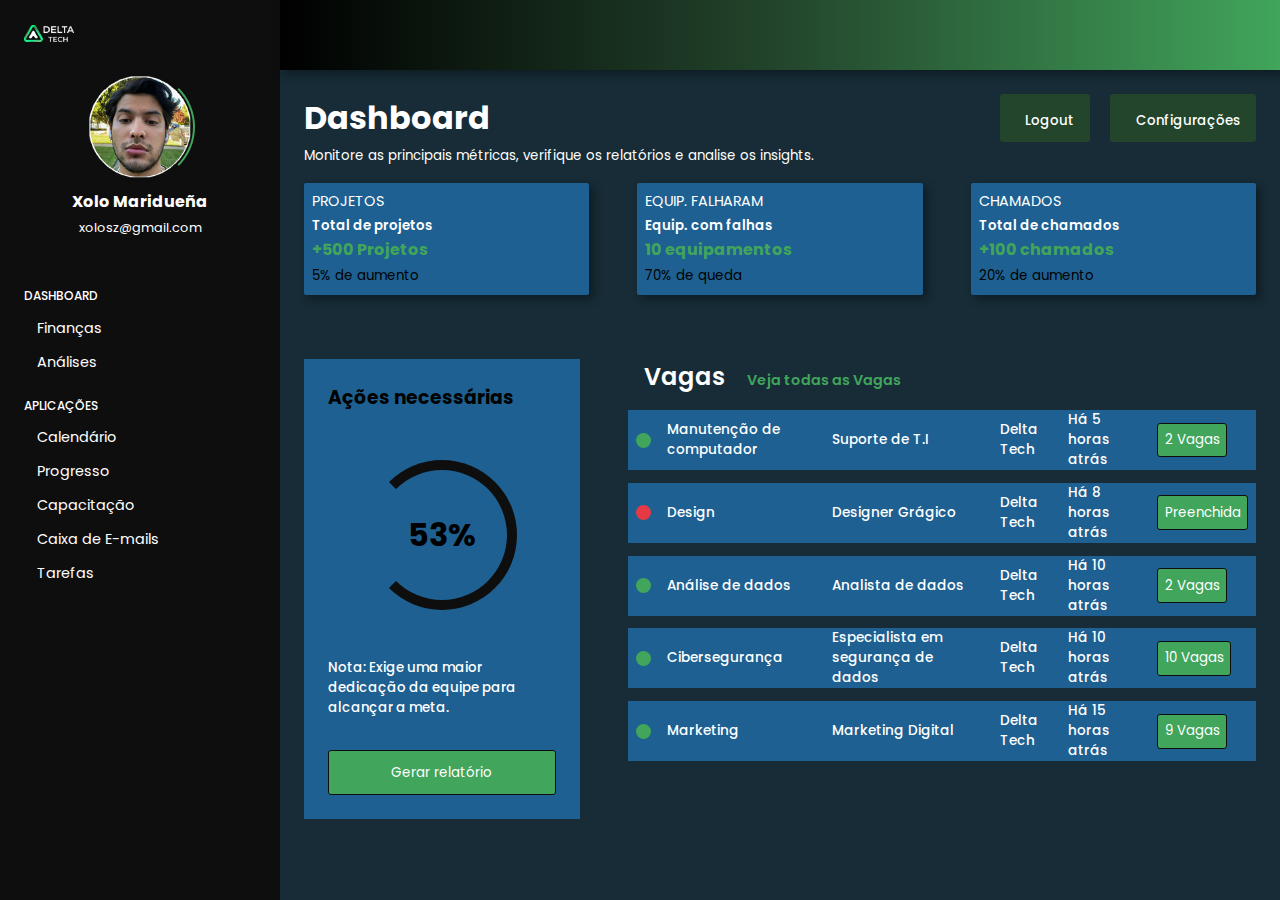
==== index.html @ 183b0a46 "correct names" ====
<!DOCTYPE html>
<html lang="pt-BR">
<head>
    <meta charset="UTF-8">
    <meta http-equiv="X-UA-Compatible" content="IE=edge">
    <meta name="viewport" content="width=device-width, initial-scale=1.0">
    <link rel="stylesheet" href="https://maxst.icons8.com/vue-static/landings/line-awesome/line-awesome/1.3.0/css/line-awesome.min.css">
    <link rel="stylesheet" href="dashboard.css">
    <title>Dashboard - Xolo Maridueña</title>
</head>
<body>

    <input type="checkbox" name="" id="sidebar-toggle">

    <div class="sidebar">
        <div class="sidebar-brand">
            <div class="brand-flex">
                <img src="LOGO.png" width="50px">

                <div class="brand-icons">
                    <span class="las la-bell"></span>
                    <span class="las la-user-circle"></span>
                </div>
            </div>
        </div>
        <div class="side-main">
            <div class="sidebar-user">
                <img src="xolo-icon.png">
                <div>
                    <h3>Xolo Maridueña</h3>
                    <span>xolosz@gmail.com</span>
                </div>
            </div>
            <div class="sidebar-menu">
                <div class="menu-head">
                    <span>Dashboard</span>
                </div>
                <ul>
                    <li>
                        <a href="">
                            <span class="las la-balance-scale"></span>
                            Finanças
                        </a>
                    </li>
                    <li>
                        <a href="/dashboard.html">
                            <span class="las la-chart-pie"></span>
                            Análises
                        </a>
                    </li>
                </ul>
                <div class="menu-head">
                    <span>Aplicações</span>
                </div>
                    <li>
                        <a href="">
                            <span class="las la-calendar"></span>
                            Calendário
                        </a>
                    </li>
                    <li>
                        <a href="/progresso/progresso.html">
                            <span class="las la-users"></span>
                            Progresso
                        </a>
                    </li>
                <li>
                    <a href="/cursos/cursos.html" target="_blank">
                        <span class="las la-book"></span>
                        Capacitação
                    </a>
                </li>
                <li>
                    <a href="">
                        <span class="las la-envelope"></span>
                        Caixa de E-mails
                    </a>
                </li>
                <li>
                    <a href="">
                        <span class="las la-check-circle"></span>
                        Tarefas
                    </a>
                </li>
            </ul>
            </div>
        </div>
    </div>

    <div class="main-content">
        <header>
            <div class="menu-toggle">
                <label for="sidebar-toggle">
                    <span class="las la-bars"></span>
                </label>
            </div>
            <span class="bars"></span>

            <div class="header-icons">
                <span class="las la-search"></span>
                <span class="las la-bookmark"></span>
                <span class="las la-sms"></span>
            </div>
        </header>

        <main>
            <div class="page-header">
                <div>
                    <h1>Dashboard</h1>
                    <small>Monitore as principais métricas, verifique os relatórios e analise os insights.</small>
                </div>

                <div class="header-actions">
                    <button>
                        <span class="las la-file-export"></span>
                        Logout
                    </button>
                    <button>
                        <span class="las la-tools"></span>
                        Configurações
                    </button>
                </div>
            </div>

            <div class="cards">
                <div class="card-single">
                    <div class="card-flex">
                        <div class="card-info">
                            <div class="card-head">
                                <span>Projetos</span>
                                <small>Total de projetos</small>
                            </div>
                            <h2>+500 Projetos</h2>

                            <small>5% de aumento</small>
                        </div>
                        <div class="card-chart-sucess">
                            <span class="las la-chart-line"></span>
                        </div>
                    </div>
                </div>
                
                    <div class="card-single">
                        <div class="card-flex">
                            <div class="card-info">
                                <div class="card-head">
                                    <span>Equip. falharam</span>
                                    <small>Equip. com falhas</small>
                                </div>
                                <h2>10 equipamentos</h2>
    
                                <small>70% de queda</small>
                            </div>
                            <div class="card-chart-yellow">
                                <span class="las la-chart-line"></span>
                            </div>
                        </div>
                    </div>
                    
                        <div class="card-single">
                            <div class="card-flex">
                                <div class="card-info">
                                    <div class="card-head">
                                        <span>Chamados</span>
                                        <small>Total de chamados</small>
                                    </div>
                                    <h2>+100 chamados</h2>
        
                                    <small>20% de aumento</small>
                                </div>
                                <div class="card-chart-danger">
                                    <span class="las la-chart-line"></span>
                                </div>
                            </div>
                        </div>
            </div>

            <div class="jobs-grid">
                <div class="analytics-card">
                    <div class="analytics-head">
                        <h3>Ações necessárias</h3>

                        <span class="las la-ellipsis-h"></span>
                    </div>

                    <div class="analytics-chart">
                        <div class="chart-circle">
                            <h1>53%</h1>
                        </div>

                        <div class="analytics-note">
                            <small>Nota: Exige uma maior dedicação da equipe para alcançar a meta.</small>
                        </div>
                    </div>

                    <div class="analytics-btn">
                        <button>Gerar relatório</button>
                    </div>
                </div>

                <div class="jobs">
                <h2>Vagas <small>Veja todas as Vagas <span class="las la-arrow-right"></span></small></h2>
                    <table width="100%">
                        <tbody>
                            <tr>
                                <td>
                                    <div>
                                        <span class="indicator"></span>
                                    </div>
                                </td>
                                <td>
                                    <div>
                                        Manutenção de computador
                                    </div>
                                </td>
                                <td>
                                    <div>
                                        Suporte de T.I
                                    </div>
                                </td>
                                <td>
                                    <div>
                                        Delta Tech
                                    </div>
                                </td>
                                <td>
                                    <div>
                                        Há 5 horas atrás
                                    </div>
                                </td>
                                <td>
                                    <div>
                                        <button>2 Vagas</button>
                                    </div>
                                </td>
                            </tr>
                            <tr>
                                <td>
                                    <div>
                                        <span class="indicator-even"></span>
                                    </div>
                                </td>
                                <td>
                                    <div>
                                        Design
                                    </div>
                                </td>
                                <td>
                                    <div>
                                        Designer Grágico
                                    </div>
                                </td>
                                <td>
                                    <div>
                                        Delta Tech
                                    </div>
                                </td>
                                <td>
                                    <div>
                                        Há 8 horas atrás
                                    </div>
                                </td>
                                <td>
                                   <div>
                                    <button>Preenchida</button>
                                   </div>
                                </td>
                            </tr>
                            <tr>
                                <td>
                                    <div>
                                        <span class="indicator"></span>
                                    </div>
                                </td>
                                <td>
                                    <div>
                                        Análise de dados
                                    </div>
                                </td>
                                <td>
                                    <div>
                                        Analista de dados
                                    </div>
                                </td>
                                <td>
                                    <div>
                                        Delta Tech
                                    </div>
                                </td>
                                <td>
                                    <div>
                                        Há 10 horas atrás
                                    </div>
                                </td>
                                <td>
                                    <div>
                                        <button>2 Vagas</button>
                                    </div>
                                </td>
                            </tr>
                            <tr>
                                <td>
                                    <div>
                                        <span class="indicator"></span>
                                    </div>
                                </td>
                                <td>
                                    <div>
                                        Cibersegurança
                                    </div>
                                </td>
                                <td>
                                    <div>
                                        Especialista em segurança de dados
                                    </div>
                                </td>
                                <td>
                                    <div>
                                        Delta Tech
                                    </div>
                                </td>
                                <td>
                                    <div>
                                        Há 10 horas atrás
                                    </div>
                                </td>
                                <td>
                                   <div>
                                    <button>10 Vagas</button>
                                   </div>
                                </td>
                            </tr>
                            <tr>
                                <td>
                                   <div>
                                    <span class="indicator"></span>
                                   </div>
                                </td>
                                <td>
                                    <div>
                                        Marketing
                                    </div>
                                </td>
                                <td>
                                    <div>
                                        Marketing Digital
                                    </div>
                                </td>
                                <td>
                                    <div>
                                        Delta Tech
                                    </div>
                                </td>
                                <td>
                                    <div>
                                        Há 15 horas atrás
                                    </div>
                                </td>
                                <td>
                                    <div>
                                        <button>9 Vagas</button>
                                    </div>
                                </td>
                            </tr>
                        </tbody>
                    </table>
                </div>
            </div>
        </main>
    </div>

</body>
</html>
---- dashboard.css ----
@import url('https://fonts.googleapis.com/css2?family=Poppins&display=swap');

:root {
    --color-primary: #0f0e0e;
    --color-white: #fff;
    --color-warning: #41A55B;
    --color-danger-variant: linear-gradient(to right, #000000, #23452c, #41A55B);
    --color-success: #23452c;
    --color-bg: #172c37 ;
    --color-danger: #e63946;
    --color-bg1: #1e6091;
}

* {
    font-family: 'Poppins', sans-serif;
    box-sizing: border-box;
    text-decoration: none;
    list-style-type: none;
    margin: 0;
    padding: 0;
}

#sidebar-toggle {
    display: none;
}

#sidebar-toggle:checked ~ .sidebar {
    left: -100%;
}

#sidebar-toggle:checked ~ .main-content header {
    left: 0;
    width: 100%;
    right: 0;
}

#sidebar-toggle:checked ~ .main-content {
    margin-left: 0;
}

.sidebar {
    width: 280px;
    position: fixed;
    left: 0;
    top: 0;
    height: 100%;
    padding: 1rem 1.5rem;
    background: var(--color-primary);
    color: var(--color-white);
    z-index: 20;
    transition: left 300ms;
}

.sidebar-brand {
    height: 40px;
}

.brand-flex {
    display: flex;
    justify-content: space-between;
    align-items: center;
}

.brand-icons span {
    font-size: 1.5rem;
    margin-left: .5rem
}

.sidebar-user {
    margin: 1rem 0rem 1rem 0rem;
    text-align: center;
}

.sidebar-user img {
   width: 110px;
   height: 110px;
   border-radius: 50%;
   border-left: 2px solid transparent;
   border-right: 2px solid #41A55B;
   border-bottom: 2px solid #0f0e0e;
   border-top: 2px solid #0f0e0e;
}

.sidebar-user h3 {
    font-size: 1rem;
}

.sidebar-user span {
    font-size: .8rem;
}

.sidebar-menu {
    margin-top: 3rem;
}

.menu-head {
    text-transform: uppercase;
    color: var(--color-white);
    font-size: .75rem;
    font-weight: 500;
    margin-bottom: .8rem;
}

.sidebar-menu ul {
    margin-bottom: 1.5rem;
}

.sidebar-menu li {
    margin-bottom: .8rem;
}

.sidebar-menu li a {
    color: var(--color-white);
    font-size: .9rem;
    display: flex;
    align-items: center;
}

.sidebar-menu li a:hover {
    background: var(--color-bg);
    border-radius: 10px;
    line-height: 20px;
    text-align: center;
}

.sidebar-menu li a span {
    font-size: 1.5rem;
    display: inline-block;
    margin-right: .8rem;
    color: var(--color-white);
}

header {
    height: 70px;
    display: flex;
    justify-content: space-between;
    align-items: center;
    background: var(--color-danger-variant);
    padding: 1rem 1.5rem;
    position: fixed;
    left: 280px;
    width: calc(100% - 280px);
    top: 0;
    box-shadow: 4px 4px 10px rgba(0, 0, 0, 0.4);
    z-index: 20;
    transition: left 300ms;
}

.menu-toggle label {
    font-size: 1.5rem;
    height: 60px;
    width: 60px;
    display: grid;
    place-items: center;
    color: var(--color-white);
    border-radius: 50%;
}

.header-icons {
    display: inline-block;
    margin-left: .7rem;
    font-size: 1.4rem;
    color: var(--color-white)
}

.menu-toggle label:hover {
    background: var(--color-success);
}

.main-content {
    margin-left: 280px;
    transition: margin-left 300ms;
}

main {
    padding: 1.5rem;
    background: var(--color-bg);
    min-height: calc(100vh - 70px);
    margin-top: 70px;
}

.page-header {
    display: flex;
    justify-content: space-between;
    color: var(--color-white)
}

.header-actions button {
    outline: none;
    background: var(--color-success);
    border: none;
    padding: .6rem 1rem;
    margin-left: 1rem;
    border-radius: 3px;
    font-weight: 500;
    color: var(--color-white);
}

.header-actions button span {
    font-size: 1.2rem;
    margin-right: .6rem;
}

.cards {
    display: grid;
    grid-template-columns: repeat(3,1fr);
    grid-gap: 3rem;
    margin-top: 1rem;
}

.card-single {
    background: var(--color-bg1);
    padding: 0.5rem;
    box-shadow: 4px 4px 10px rgba(0, 0, 0, 0.4);
    border-radius: 2px;
}

.card-flex {
    display: grid;
    grid-template-columns: 70% auto;
    align-items: center;
}

.card-head span {
    display: block;
    text-transform: uppercase;
    color: var(--color-white);
    font-size: .9rem;
}

.card-head small {
    font-weight: 600;
    color: var(--color-white);
}

.card-info h2 {
    font-size: 1rem;
    color: var(--color-warning);
}


.card-chart-sucess span {
    color: var(--color-warning);
    font-size: 3rem;
}

.card-chart-danger span {
    color: var(--color-warning);
    font-size: 3rem;
}

.card-chart-yellow span {
    color: var(--color-danger);
    font-size: 3rem;
}

.jobs-grid {
    margin-top: 4rem;
    display: grid;
    grid-template-columns: auto 66%;
    grid-gap: 3rem;
}

.analytics-card {
    background: var(--color-bg1);
    padding: 1.5rem;
}

.analytics-head {
    display: flex;
    justify-content: space-between;
    align-items: center;
    margin-bottom: 3rem;
}

.analytics-head span {
    font-size: 1.5rem;
}


.analytics-chart small {
  font-weight: 500;
  color: var(--color-white);
  margin-bottom: 1rem;
  display: block;
}

.analytics-card button {
    display: block;
    padding: .6rem 1rem;
    margin-top: 2rem;
    width: 100%;
    height: 45px;
    background: var(--color-warning);
    color: var(--color-white);
    border: 1px solid var(--color-primary);
    border-radius: 3px;
}

.analytics-card button:hover {
    background: var(--color-primary);
    opacity: 80%;
    transition: 0.8s;
    cursor: pointer;
    border-color: var(--color-warning);

}

.chart-circle {
    height: 150px;
    width: 150px;
    border-left: 10px solid transparent;
    border-right: 10px solid #0f0e0e;
    border-bottom: 10px solid var(--color-primary);
    border-top: 10px solid var(--color-primary);
    display: grid;
    place-items: center;
    margin: auto;
    border-radius: 50%;
    margin-bottom: 3rem;
}

.jobs h2 {
    color: var(--color-white);
    font-weight: 600;
    display: inline-block;
    margin-left: 1rem;
}

.jobs small {
    color: var(--color-warning);
    display: inline-block;
    margin-left: 1rem;
    font-size: .9rem;
}

.jobs table {
    border-collapse: collapse;
    margin-top: 1rem;
}

span.indicator {
    background: var(--color-warning);
    height: 15px;
    width: 15px;
    border-radius: 50%;

}

span.indicator-even {
    background: var(--color-danger);
    height: 15px;
    width: 15px;
    border-radius: 50%;

}

.jobs table td div {
    background: var(--color-bg1);
    margin-bottom: .8rem;
    height: 60px;
    display: flex;
    align-items: center;
    padding: .5rem;
    font-size: .85rem;
    color: var(--color-white);
    font-weight: 500;
}

table button {
    background: var(--color-warning);
    color: var(--color-white);
    border: 1px solid var(--color-primary);
    padding: .4rem;
    border-radius: 3px;
    cursor: pointer;
}

table button:hover {
    background: var(--color-primary);
    opacity: 80%;
    transition: 0.8s;
    cursor: pointer;
    border-color: var(--color-warning);

}
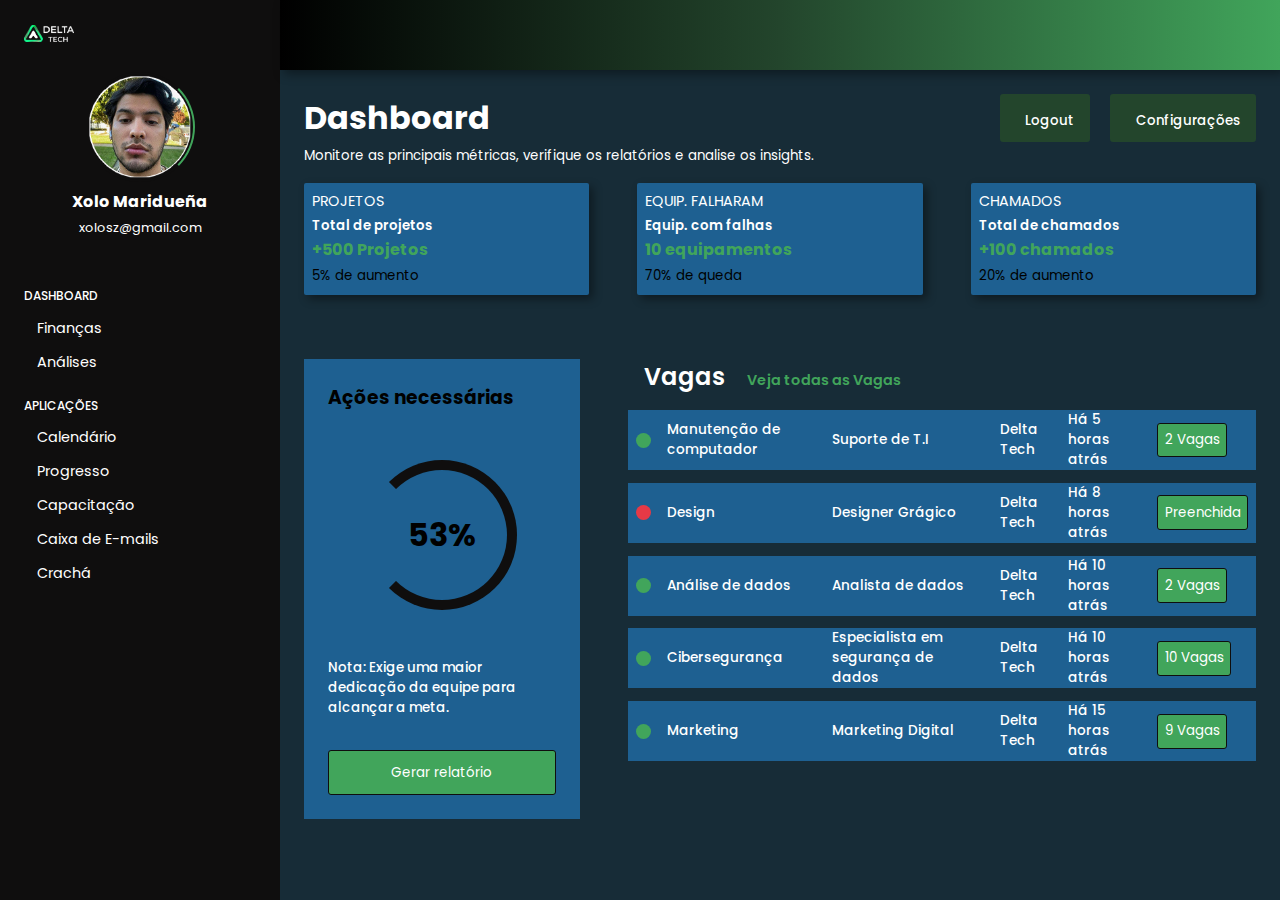
==== commit d555dbc1: "innitial commit" ====
--- a/index.html
+++ b/index.html
@@ -43,7 +43,7 @@
                         </a>
                     </li>
                     <li>
-                        <a href="/dashboard.html">
+                        <a href="/index.html">
                             <span class="las la-chart-pie"></span>
                             Análises
                         </a>
@@ -77,9 +77,9 @@
                     </a>
                 </li>
                 <li>
-                    <a href="">
+                    <a href="/crachá/cracha.html">
                         <span class="las la-check-circle"></span>
-                        Tarefas
+                        Crachá
                     </a>
                 </li>
             </ul>
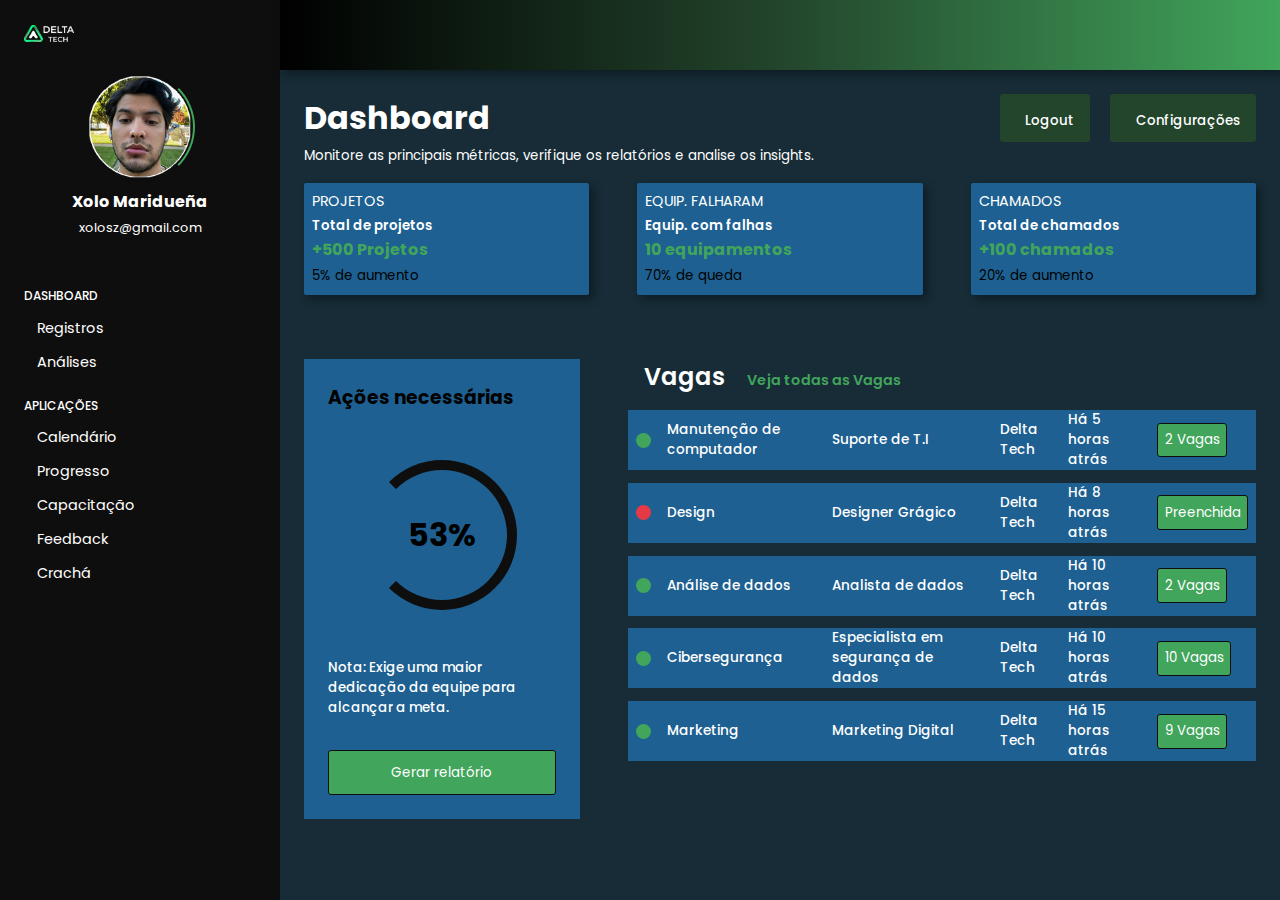
==== commit 9d3ac335: "initial commit" ====
--- a/index.html
+++ b/index.html
@@ -37,9 +37,9 @@
                 </div>
                 <ul>
                     <li>
-                        <a href="">
+                        <a href="registros/registros.html">
                             <span class="las la-balance-scale"></span>
-                            Finanças
+                            Registros
                         </a>
                     </li>
                     <li>
@@ -71,9 +71,9 @@
                     </a>
                 </li>
                 <li>
-                    <a href="">
+                    <a href="/feed/feed.html">
                         <span class="las la-envelope"></span>
-                        Caixa de E-mails
+                        Feedback
                     </a>
                 </li>
                 <li>
